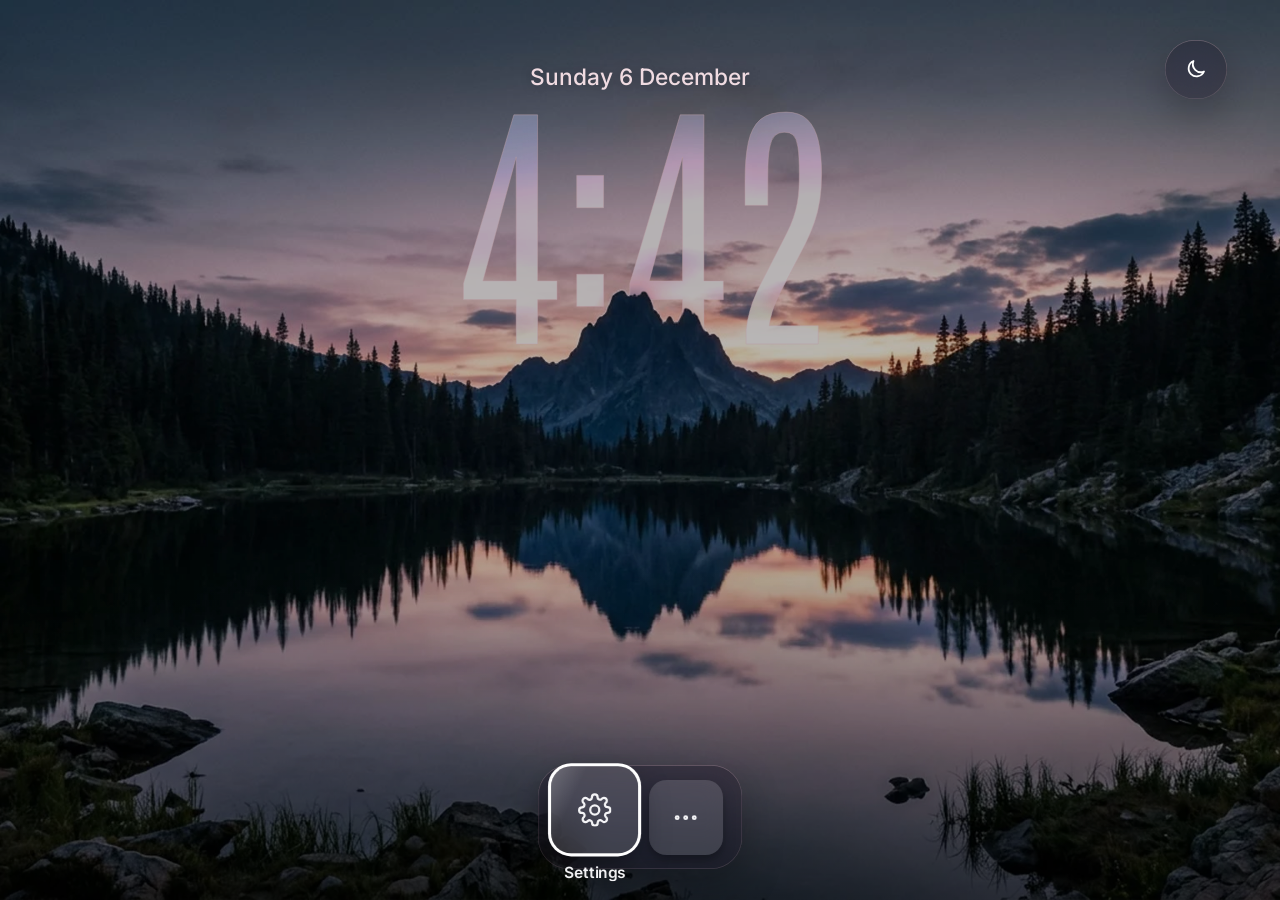
==== tv-home/web/index.html @ 0a7325e8 "Import couch-tv (Seagey/couch-tv, MIT) as the base for Kidstv Co-Authored-By: Claude Opus 5.5 <norep" ====
<!doctype html>
<html lang="en-AU">
<head>
<meta charset="utf-8">
<meta name="viewport" content="width=device-width, initial-scale=1">
<title>Home</title>
<link rel="preload" href="fonts/inter-latin-wght-normal.woff2" as="font" type="font/woff2" crossorigin>
<link rel="stylesheet" href="app.css">
</head>
<body>
<div class="bg" id="bg" aria-hidden="true"></div>
<!-- Night look only: five scenes that take turns (photo, glass clock, the cut-out in front), built by app.js -->
<div class="scenes" id="scenes" aria-hidden="true"></div>
<div class="scrim" aria-hidden="true"></div>

<header class="top">
  <div class="top-left">
    <div class="people-wrap">
      <div class="people" id="people"></div>
      <!-- three or more people: the list the head icon opens -->
      <div class="people-pop" id="people-pop" role="listbox" aria-label="Who is watching"></div>
    </div>
    <div class="hero" id="hero" aria-live="polite">
      <h1 id="hero-title"></h1>
      <p id="hero-sub"></p>
    </div>
  </div>
  <div class="clock">
    <div class="time" id="time"></div>
    <div class="date" id="date"></div>
    <div class="place" id="place"></div>
    <div class="quick" id="quick">
      <!-- the quick buttons from tvs[].quick in config.json, drawn by app.js -->
      <div class="qbtns" id="qbtns"></div>
      <div class="sleep-menu" id="sleep-menu"></div>
    </div>
    <p class="quick-note" id="quick-note"></p>
  </div>
</header>

<main class="home">
  <section class="shelf" id="shelf-section" aria-labelledby="shelf-title">
    <header class="shelf-head">
      <h2 id="shelf-title">Keep watching</h2>
      <p class="status" id="status"></p>
    </header>
    <div class="shelf-track" id="shelf"></div>
  </section>

  <section class="apps" id="apps-section" aria-label="Apps">
    <p class="hint" id="hint" aria-live="polite"></p>
    <div class="grid" id="grid"></div>
  </section>
</main>

<!-- the gear tile's menu (Home settings or TV settings), drawn by app.js -->
<div class="gear-pop" id="gear-pop" role="menu"></div>

<!-- Home settings: couch-tv's own settings screen, drawn by app.js ("home settings") -->
<div class="settings" id="settings" role="dialog" aria-modal="true" aria-label="Home settings">
  <div class="set-side">
    <h1 class="set-title" id="set-title"></h1>
    <div class="set-secs" id="set-secs"></div>
  </div>
  <div class="set-main">
    <p class="set-crumb" id="set-crumb"></p>
    <h2 class="set-head" id="set-head"></h2>
    <div class="set-type" id="set-type">
      <label class="set-type-label" id="set-type-label" for="set-input"></label>
      <input id="set-input" type="text" autocomplete="off" autocorrect="off" spellcheck="false">
    </div>
    <div class="set-rows" id="set-rows"></div>
    <p class="set-msg" id="set-msg" aria-live="polite"></p>
    <p class="set-hint" id="set-hint"></p>
  </div>
</div>

<!-- Smart home (optional): the rooms and scenes screen, drawn by smarthome.js -->
<div class="smart" id="smart" role="dialog" aria-modal="true" aria-label="Smart home"></div>

<script src="i18n.js"></script>
<script src="config.js"></script>
<script src="smarthome.js"></script>
<script src="app.js"></script>
</body>
</html>
---- tv-home/web/app.css ----
/* TV home, tvOS style. Designed at 1920x1080; 1rem = 16px at that width, so it scales with the
   TV's real CSS viewport (this TV's WebView reports 960x540 at 2x).
   Apple's tvOS numbers: safe area 60 top and bottom, 80 at the sides; 40 between tiles;
   text 29 by default and never under 23. */

@font-face {
  font-family: "Inter"; font-weight: 100 900; font-display: block;
  src: url(fonts/inter-latin-wght-normal.woff2) format("woff2");
}

:root {
  --bg: #0b0b0e;
  --bg-2: #060608;
  --text: #f5f5f7;
  --text-2: rgba(245, 245, 247, 0.62);
  --text-3: rgba(245, 245, 247, 0.42);
  --tile: #1c1c21;
  --warn: #ff9f8a;

  --safe-x: 5rem;        /* 80 */
  --safe-y: 3.75rem;     /* 60 */
  --gap: 2.5rem;         /* 40 */

  --shelf-w: 20rem;      /* 320: Apple's five-column width */
  --shelf-h: 11.25rem;   /* 16:9 */
  --app-w: 11.5rem;      /* 184: Apple's eight-column width */
  --app-h: 6.5rem;       /* 16:9, the shape of an Android TV banner */
  --app-row-gap: 3.5rem;

  --ease: cubic-bezier(0.2, 0.8, 0.2, 1);
}

* { box-sizing: border-box; margin: 0; }
html { font-size: calc(100vw / 120); background: var(--bg); color: var(--text); }
body {
  width: 100vw; height: 100vh; overflow: hidden;
  background: var(--bg);
  font-family: "Inter", system-ui, sans-serif; font-weight: 450;
  -webkit-font-smoothing: antialiased; letter-spacing: -0.005em;
  cursor: none; user-select: none; -webkit-user-select: none;
}

/* ---------- the photo: full screen, drifting slowly, one place at a time ---------- */
.bg { position: fixed; top: 0; right: 0; bottom: 0; left: 0; overflow: hidden; background: var(--bg); }
.bg img {
  position: absolute; top: 0; right: 0; bottom: 0; left: 0; width: 100%; height: 100%; object-fit: cover;
  opacity: 0; transition: opacity 1600ms ease-in-out;
}
.bg img.on { opacity: 1; animation: drift 70s ease-in-out infinite alternate; }
.bg img.show { animation: none; }
@keyframes drift { from { transform: scale(1.02) translate(0, 0); } to { transform: scale(1.1) translate(-1.5%, -1%); } }
.night .bg img { filter: brightness(0.72); }
/* darker at the top for the clock, much darker at the bottom for the apps */
.scrim {
  position: fixed; top: 0; right: 0; bottom: 0; left: 0; pointer-events: none;
  background:
    linear-gradient(180deg, rgba(0, 0, 0, 0.5) 0%, rgba(0, 0, 0, 0) 26%),
    linear-gradient(180deg, rgba(0, 0, 0, 0) 32%, rgba(0, 0, 0, 0.5) 55%, rgba(0, 0, 0, 0.86) 100%);
}

/* ---------- clock, and the focused show's title ---------- */
.top {
  position: fixed; top: var(--safe-y); left: var(--safe-x); right: var(--safe-x); z-index: 2;
  display: flex; justify-content: space-between; align-items: flex-start;
  text-shadow: 0 0.125rem 1.5rem rgba(0, 0, 0, 0.35);
}
.clock { text-align: right; }
.time { font-size: 7rem; line-height: 7rem; font-weight: 250; letter-spacing: -0.035em; font-variant-numeric: tabular-nums; }
.time small { font-size: 2.25rem; font-weight: 400; letter-spacing: 0; margin-left: 0.5rem; }
.date { margin-top: 0.75rem; font-size: 1.875rem; line-height: 2.25rem; font-weight: 550; }
.place { margin-top: 0.625rem; font-size: 1.4375rem; line-height: 1.875rem; color: rgba(255, 255, 255, 0.66); }
/* quick buttons under the clock, like Apple TV's Control Centre */
.quick { position: relative; display: flex; gap: 0.75rem; justify-content: flex-end; margin-top: 1.25rem; text-shadow: none; }
.qbtns { display: flex; gap: 0.75rem; justify-content: flex-end; }
.quick.none { display: none; }
.qbtn {
  display: flex; align-items: center; gap: 0.625rem; padding: 0.5rem 1.25rem 0.5rem 1rem; border-radius: 2rem;
  font-size: 1.4375rem; line-height: 2rem; font-weight: 600; color: #fff;
  background: rgba(16, 16, 20, 0.46); -webkit-backdrop-filter: blur(1.25rem); backdrop-filter: blur(1.25rem);
  transition: background 200ms var(--ease), color 200ms var(--ease), transform 200ms var(--ease);
}
.qbtn svg { width: 1.5rem; height: 1.5rem; fill: none; stroke: currentColor; stroke-width: 1.8; stroke-linejoin: round; }
.qbtn svg .fill { fill: currentColor; stroke: none; }
.qbtn.set { background: rgba(16, 16, 20, 0.66); box-shadow: inset 0 0 0 0.125rem rgba(255, 255, 255, 0.5); }
.qbtn.off { color: rgba(255, 255, 255, 0.55); }
.qbtn.focus { background: #fff; color: #111; transform: scale(1.08); box-shadow: 0 0.5rem 1.25rem rgba(0, 0, 0, 0.35); }
.sleep-menu {
  display: none; position: absolute; right: 0; top: calc(100% + 0.75rem); gap: 0.5rem; padding: 0.5rem;
  border-radius: 2rem; background: rgba(28, 28, 32, 0.72); -webkit-backdrop-filter: blur(1.5rem); backdrop-filter: blur(1.5rem);
  box-shadow: 0 1rem 2.5rem rgba(0, 0, 0, 0.45); text-shadow: none;
}
.sleep-menu.on { display: flex; }
.sleep-menu .opt { white-space: nowrap; padding: 0 1.25rem; border-radius: 1.5rem; font-size: 1.4375rem; line-height: 2.75rem; font-weight: 600; color: rgba(255, 255, 255, 0.85); transition: transform 200ms var(--ease); }
.sleep-menu .opt.focus { background: #fff; color: #111; transform: scale(1.08); }
.quick-note { margin-top: 0.5rem; font-size: 1.4375rem; color: var(--warn); min-height: 1.875rem; }

.hero { max-width: 62rem; opacity: 0; transform: translateY(0.5rem); transition: opacity 400ms var(--ease), transform 400ms var(--ease); }
.hero.on { opacity: 1; transform: none; }
.hero h1 { font-size: 3.75rem; line-height: 4.25rem; font-weight: 700; letter-spacing: -0.025em; }
.hero p { margin-top: 0.75rem; font-size: 1.8125rem; line-height: 2.25rem; color: rgba(255, 255, 255, 0.8); }

.home { position: relative; z-index: 1; height: 100vh; }

/* ---------- Keep watching ---------- */
.shelf-head { display: flex; align-items: baseline; justify-content: space-between; height: 2.25rem; margin-bottom: 1.25rem; }
.shelf-head h2 { font-size: 1.875rem; line-height: 2.25rem; font-weight: 620; color: rgba(255, 255, 255, 0.82); letter-spacing: -0.01em; text-shadow: 0 0.125rem 1rem rgba(0, 0, 0, 0.4); }
.status { font-size: 1.4375rem; color: var(--warn); }
/* whose shows: one tab per person, like Apple TV's tab bar */
.shelf-head { justify-content: flex-start; gap: 1.5rem; align-items: center; height: 3rem; }
/* top left, the show title sits under it */
.top-left { display: flex; flex-direction: column; align-items: flex-start; gap: 1.5rem; }
.people.empty, .people.none { display: none; }
.people { display: flex; width: max-content; text-shadow: none; gap: 0.5rem; padding: 0.375rem; border-radius: 2rem; background: rgba(255, 255, 255, 0.12); }
.person {
  font-size: 1.4375rem; line-height: 2.25rem; font-weight: 600; padding: 0 1.25rem; border-radius: 1.5rem;
  color: rgba(255, 255, 255, 0.78); transition: background 200ms var(--ease), color 200ms var(--ease), transform 200ms var(--ease);
}
.person.on { background: #fff; color: #111; }
.person.focus { transform: scale(1.08); box-shadow: 0 0 0 0.1875rem #fff, 0 0.5rem 1.25rem rgba(0, 0, 0, 0.35); }
.person.focus:not(.on) { background: rgba(255, 255, 255, 0.16); color: #fff; }
.shelf-none { font-size: 1.8125rem; line-height: var(--shelf-h); color: rgba(255, 255, 255, 0.7); text-shadow: 0 0.125rem 1rem rgba(0, 0, 0, 0.4); }
.shelf-head .status { margin-left: auto; padding-right: var(--safe-x); }

.shelf { position: absolute; left: var(--safe-x); right: 0; top: 19.25rem; }
.shelf.empty { display: none; }
.shelf-head { padding-right: var(--safe-x); }
.shelf-track { display: flex; gap: var(--gap); transition: transform 280ms var(--ease); }
.shelf-empty {
  max-width: 44rem; padding-top: 0.5rem;
  font-size: 1.8125rem; line-height: 2.5rem; color: var(--text-3); font-weight: 450;
}

/* ---------- tiles and the tvOS focus effect ---------- */
.tile { position: relative; flex: none; transition: transform 240ms var(--ease); }
.face {
  position: relative; width: 100%; height: 100%; overflow: hidden; background: var(--tile);
  box-shadow: 0 0.5rem 1rem rgba(0, 0, 0, 0.35);
  transition: box-shadow 240ms var(--ease);
}
.face img { display: block; width: 100%; height: 100%; object-fit: cover; }
/* the light that slides across a focused tile */
.face::after {
  content: ""; position: absolute; top: 0; right: 0; bottom: 0; left: 0; opacity: 0; pointer-events: none;
  background: linear-gradient(115deg, rgba(255, 255, 255, 0) 35%, rgba(255, 255, 255, 0.2) 50%, rgba(255, 255, 255, 0) 65%);
  background-size: 250% 100%; background-position: 100% 0;
  transition: opacity 240ms var(--ease);
}
.tile.focus { z-index: 2; }
.tile.focus .face {
  box-shadow: 0 1.75rem 3rem rgba(0, 0, 0, 0.6), 0 0 0 0.0625rem rgba(255, 255, 255, 0.12);
  animation: sway 6s ease-in-out infinite alternate;
}
.tile.focus .face::after { opacity: 1; animation: glint 6s ease-in-out infinite alternate; }
@keyframes sway {
  from { transform: perspective(60rem) rotateX(1.2deg) rotateY(-1.8deg); }
  to { transform: perspective(60rem) rotateX(-1.2deg) rotateY(1.8deg); }
}
@keyframes glint { from { background-position: 100% 0; } to { background-position: 0% 0; } }

/* Keep watching tile */
.show { width: var(--shelf-w); height: var(--shelf-h); }
.show .face { border-radius: 0.875rem; }
.show.focus { transform: scale(1.07); }
.show .badge {
  position: absolute; left: 1rem; bottom: 1.25rem; width: 3rem; height: 3rem; border-radius: 0.75rem;
  overflow: hidden; box-shadow: 0 0.25rem 0.75rem rgba(0, 0, 0, 0.45);
}
.show .badge img { width: 100%; height: 100%; object-fit: cover; }
.show .bar { position: absolute; left: 0; right: 0; bottom: 0; height: 0.375rem; background: rgba(0, 0, 0, 0.45); }
.show .bar i { display: block; height: 100%; background: var(--text); }
.show .no-art {
  position: absolute; top: 0; right: 0; bottom: 0; left: 0; display: flex; align-items: center; justify-content: center; padding: 1.5rem;
  font-size: 2.25rem; font-weight: 650; text-align: center; color: var(--text-2);
}
.caption {
  position: absolute; left: 0; right: 0; top: calc(100% + 1.25rem); opacity: 0;
  transition: opacity 200ms var(--ease); white-space: nowrap; overflow: hidden; text-overflow: ellipsis;
}
/* the focused show's title is shown large at the top instead */
.show .caption { display: none; }
.caption b { display: block; font-size: 1.8125rem; line-height: 2.25rem; font-weight: 620; color: var(--text); overflow: hidden; text-overflow: ellipsis; }
.caption span { display: block; font-size: 1.4375rem; line-height: 1.875rem; color: var(--text-2); }

/* ---------- apps ---------- */
.apps { position: absolute; left: var(--safe-x); right: var(--safe-x); top: 37.5rem; }
.grid {
  display: grid; grid-template-columns: repeat(8, var(--app-w)); grid-auto-rows: var(--app-h);
  column-gap: var(--gap); row-gap: var(--app-row-gap);
}
.app { width: var(--app-w); height: var(--app-h); }
.app .face { border-radius: 0.625rem; }
.app.focus { transform: scale(1.16); }
.app .label {
  position: absolute; left: -2rem; right: -2rem; top: calc(100% + 0.625rem); text-align: center;
  font-size: 1.25rem; line-height: 1.5rem; font-weight: 600; color: var(--text); opacity: 0;
  transition: opacity 200ms var(--ease); white-space: nowrap; overflow: hidden; text-overflow: ellipsis;
}
.app.focus .label { opacity: 1; }
/* apps without a TV banner: their icon on a soft tile */
.app .face.icon { display: flex; align-items: center; justify-content: center; }
.app .face.icon img { width: 3.75rem; height: 3.75rem; border-radius: 0.875rem; object-fit: cover; }
.app .face.word { display: flex; align-items: center; justify-content: center; font-size: 1.5rem; font-weight: 650; color: #fff; padding: 0 1rem; text-align: center; }
/* the house's own tiles: computer screen, settings */
.app .face.tool {
  background: linear-gradient(160deg, #2c2c33 0%, #1a1a1f 100%);
  display: flex; align-items: center; justify-content: center;
}
.app .face.tool svg { width: 2.75rem; height: 2.75rem; stroke: var(--text); stroke-width: 1.6; fill: none; stroke-linecap: round; stroke-linejoin: round; }
.app.busy .face { animation: none; opacity: 0.6; }

@media (prefers-reduced-motion: reduce) {
  .tile.focus .face, .tile.focus .face::after { animation: none; }
  .tile, .shelf-track, .bg img, .hero { transition: none; }
  .bg img.on { animation: none; }
}

/* ================= Night: the living room's lock screen look =================
   Only applies with html.theme-night. 
   Layers: photo, glass clock, the peak cut out of the photo, scrim, then everything else. */
@font-face {
  font-family: "Antonio"; font-weight: 300; font-display: block;
  src: url(fonts/antonio-latin-300.woff2) format("woff2");
}
/* Five scenes take turns every 20 s. Each scene is its own photo, glass
   clock and cut-out; only the one showing and the one coming next are drawn (.ready), to save memory. */
.scenes { display: none; }
.theme-night .scenes { display: block; position: fixed; top: 0; right: 0; bottom: 0; left: 0; pointer-events: none; }
.theme-night .bg { display: none; }
.scene { position: absolute; top: 0; right: 0; bottom: 0; left: 0; display: none; opacity: 0; transition: opacity 1600ms ease-in-out; }
.scene.ready { display: block; }
.scene.on { opacity: 1; }
.scene .sbg, .scene .fg { position: absolute; top: 0; right: 0; bottom: 0; left: 0; width: 100%; height: 100%; object-fit: cover; }
.scene .shade { position: absolute; top: 0; right: 0; bottom: 0; left: 0; }
.gclock {
  position: absolute; left: 0; right: 0; top: 9.375rem; text-align: center; white-space: nowrap;
  font-family: "Antonio", "Arial Narrow", sans-serif; font-weight: 300; font-size: 25rem; line-height: 0.82; letter-spacing: -0.02em;
  filter: drop-shadow(0 0.375rem 1.75rem rgba(0, 0, 0, 0.16));
}
.gclock .fill {
  display: block; padding: 0.2em 0; margin: -0.2em 0; color: transparent;
  -webkit-background-clip: text; background-clip: text; background-size: 100vw 100vh; background-repeat: no-repeat;
}
.gclock .rim { position: absolute; top: 0; right: 0; bottom: 0; left: 0; color: rgba(255, 255, 255, 0.1); -webkit-text-stroke: 0.09rem rgba(255, 255, 255, 0.55); }
.gclock .sheen {
  position: absolute; top: 0; right: 0; bottom: 0; left: 0; color: transparent; -webkit-background-clip: text; background-clip: text;
  background-image: linear-gradient(160deg, rgba(255, 255, 255, 0.55) 0%, rgba(255, 255, 255, 0) 38%, rgba(255, 255, 255, 0) 70%, rgba(255, 255, 255, 0.22) 100%);
}
/* after 9 pm everything dims a little */
.night .scene .sbg, .night .scene .fg, .night .scene .gclock { filter: brightness(0.72); }
.theme-night .scrim { background: linear-gradient(180deg, rgba(0, 0, 0, 0) 60%, rgba(0, 0, 0, 0.5) 100%); }

/* 4 Night: the clock behind the peak, pink glass */
.s-night .sbg, .s-night .fg { filter: brightness(0.86); }
.s-night .gclock .fill { filter: brightness(1.15) saturate(1.2); opacity: 0.9; }
.s-night .gclock .rim { color: rgba(255, 200, 215, 0.06); -webkit-text-stroke-color: rgba(255, 215, 225, 0.5); }
/* 1 Golden hour: a little smaller, low enough for the volcano's tip to rise into the digits */
.s-golden .gclock { top: 9.5rem; font-size: 24.375rem; }
/* 2 Waterline: the clock sits on the water (app.js water: the underside of the surface); the part
   under it is blurred like a reflection */
.s-water .shade { background: linear-gradient(180deg, rgba(0, 12, 24, 0.42) 0%, rgba(0, 12, 24, 0.12) 40%, rgba(0, 0, 0, 0) 52%, rgba(0, 20, 40, 0.5) 100%); }
.s-water .gclock { top: 16.75rem; font-size: 26.25rem; filter: drop-shadow(0 0.5rem 1.875rem rgba(0, 20, 40, 0.35)); }
.s-water .gclock.under { filter: blur(0.1375rem); opacity: 0.78; transform: translateX(0.3125rem); }
.s-water .gclock.under .fill { filter: hue-rotate(-8deg) saturate(1.4); }
.s-water .gclock.under .rim { -webkit-text-stroke-color: rgba(170, 240, 255, 0.5); }
/* 3 Fog: a big dark clock on the left, sinking into the misty hills */
.s-fog .gclock { left: 6rem; right: auto; top: 10.75rem; font-size: 29.375rem; text-align: left; filter: none; }
.s-fog .gclock .fill { filter: brightness(0.46) saturate(0.8) contrast(1.1); opacity: 0.8; }
.s-fog .gclock .rim { color: transparent; -webkit-text-stroke-color: rgba(255, 255, 255, 0.6); }
.s-fog .gclock .sheen { display: none; }
/* 5 Rainforest dawn: warm light at the top, the clock low enough for the ridges to cross it */
.s-dawn .shade { background: linear-gradient(180deg, rgba(50, 28, 12, 0.42) 0%, rgba(50, 28, 12, 0) 55%); }
.s-dawn .gclock { top: 14.375rem; filter: drop-shadow(0 0.5rem 2.125rem rgba(60, 30, 10, 0.3)); }

/* glass, as on the lock screen */
.theme-night .people, .theme-night .qbtn, .theme-night .grid, .theme-night .ncard {
  background: rgba(30, 20, 28, 0.32); -webkit-backdrop-filter: blur(1.75rem) saturate(170%); backdrop-filter: blur(1.75rem) saturate(170%);
  box-shadow: inset 0 0 0 0.0625rem rgba(255, 210, 220, 0.16), inset 0 0.0625rem 0 rgba(255, 220, 230, 0.14), 0 1.5rem 3.75rem rgba(0, 0, 0, 0.28);
}
.theme-night .hero, .theme-night .time, .theme-night .place { display: none; }
.theme-night .date {
  position: fixed; left: 0; right: 0; top: 6rem; margin: 0; text-align: center;
  font-size: 2.125rem; line-height: 2.5rem; font-weight: 500; color: #fff;
  text-shadow: 0 0.125rem 1.125rem rgba(0, 0, 0, 0.25); transition: opacity 600ms ease-in-out;
}
.theme-night .date .wx { color: rgba(255, 255, 255, 0.78); font-weight: 400; }
.theme-night .date { white-space: nowrap; }
/* fitDate() in app.js: not enough room between the people switch and the quick buttons */
.theme-night .date.tight .ww, .theme-night .date.tighter .wx { display: none; }
/* the date sits just above each scene's clock; it fades out while the scenes swap */
.theme-night .date.swap { opacity: 0; }
.scene-night .date { color: rgba(255, 232, 238, 0.92); }
.scene-night .date .wx { color: rgba(255, 232, 238, 0.78); }
.scene-golden .date { top: 6.625rem; }
.scene-water .date { top: 13.5rem; }
.scene-dawn .date { top: 11rem; }
.scene-fog .date { left: 6.5rem; right: auto; top: 7.25rem; text-align: left; color: #16201d; text-shadow: none; }
.scene-fog .date .wx { color: rgba(22, 32, 29, 0.72); }
.theme-night .date svg { width: 1.875rem; height: 1.875rem; vertical-align: -0.3rem; margin: 0 0.4rem 0 1rem;
  fill: none; stroke: currentColor; stroke-width: 1.7; stroke-linecap: round; stroke-linejoin: round; }
.theme-night .quick { margin-top: 0; }
/* the saved copy, computer off: app.js leaves out the quick buttons that need the bridge */
/* sleep timer: a round glass button; its label shows only while a timer runs */
.theme-night .qbtn { min-width: 5.5rem; height: 5.5rem; justify-content: center; padding: 0 1.75rem; border-radius: 2.75rem; }
.theme-night .qbtn svg { width: 2.25rem; height: 2.25rem; }
.theme-night .qbtn span { display: none; }
.theme-night .qbtn.set span { display: inline; }
/* the picture button always says which mode the TV is in */
.theme-night #q-picture span { display: inline; }
.theme-night .qbtn.focus { background: #fff; color: #111; }

/* Keep watching: three glass cards */
.theme-night .shelf { top: 40rem; left: var(--safe-x); right: var(--safe-x); }
.theme-night .shelf-head { height: 2.25rem; margin-bottom: 1rem; }
.theme-night .shelf-head h2 { font-size: 1.5625rem; font-weight: 600; color: rgba(255, 255, 255, 0.78); }
.theme-night .shelf-track { gap: 1.375rem; }
.ncard { display: flex; align-items: center; gap: 1.25rem; width: 32.5rem; padding: 1rem; border-radius: 1.875rem; transition: transform 240ms var(--ease), box-shadow 240ms var(--ease); }
.ncard .thumb { width: 10.5rem; height: 5.9375rem; flex: none; border-radius: 1rem; object-fit: cover; background: rgba(255, 255, 255, 0.08); }
.ncard .t { min-width: 0; flex: 1; }
.ncard .nap { display: flex; align-items: center; gap: 0.625rem; font-size: 1.1875rem; line-height: 1.5rem; font-weight: 500; letter-spacing: 0.06em; text-transform: uppercase; color: rgba(255, 255, 255, 0.58); white-space: nowrap; overflow: hidden; }
.ncard .nap img { width: 1.625rem; height: 1.625rem; border-radius: 0.4375rem; object-fit: cover; }
.ncard b { display: block; margin-top: 0.375rem; font-size: 1.8125rem; line-height: 2.25rem; font-weight: 600; white-space: nowrap; overflow: hidden; text-overflow: ellipsis; }
.ncard i { display: block; font-style: normal; font-size: 1.3125rem; line-height: 1.75rem; color: rgba(255, 255, 255, 0.78); }
.ncard .nbar { display: block; height: 0.3125rem; margin-top: 0.625rem; border-radius: 0.2rem; background: rgba(255, 255, 255, 0.25); overflow: hidden; }
.ncard .nbar i { height: 100%; background: #fff; }
.ncard.focus { transform: scale(1.05); box-shadow: 0 0 0 0.1875rem #fff, 0 1.25rem 2.5rem rgba(0, 0, 0, 0.45); }

/* the dock */
.theme-night .apps { top: auto; bottom: 2.875rem; left: 50%; right: auto; transform: translateX(-50%); }
.theme-night .grid {
  grid-template-columns: repeat(12, 7rem); grid-auto-rows: 7rem; column-gap: 1.625rem; row-gap: 3rem;
  padding: 1.375rem 1.75rem; border-radius: 2.875rem;
}
.theme-night .app { width: 7rem; height: 7rem; }
.theme-night .app .face { border-radius: 1.625rem; }
.theme-night .app:not(.focus) .face img { filter: brightness(0.82); }
.theme-night .app.focus { transform: scale(1.16) translateY(-0.625rem); }
.theme-night .app.focus .face { box-shadow: 0 0 0 0.25rem #fff, 0 1.125rem 2.5rem rgba(0, 0, 0, 0.4); }
.theme-night .app .face.tool { background: rgba(255, 255, 255, 0.14); }
.theme-night .app .face.word { font-size: 1.125rem; padding: 0 0.5rem; background: #2a2a30; }
.theme-night .app .label { top: calc(100% + 0.75rem); }
/* More apps: the dock grows into a full list and the cards step aside */
.theme-night.expanded .shelf { display: none; }

@media (prefers-reduced-motion: reduce) {
  .ncard { transition: none; }
}

/* ================= people: a head icon and its list, for three or more ================= */
.sr { position: absolute; width: 1px; height: 1px; overflow: hidden; clip: rect(0 0 0 0); white-space: nowrap; }
.people-wrap { position: relative; }
.avatar {
  display: flex; align-items: center; justify-content: center; flex: none; width: 2.25rem; height: 2.25rem; border-radius: 50%;
  font-size: 1.25rem; line-height: 1; font-weight: 700; color: #fff; text-shadow: 0 0.0625rem 0.25rem rgba(0, 0, 0, 0.25);
  box-shadow: inset 0 0 0 0.0625rem rgba(255, 255, 255, 0.28);
}
.people.head { padding: 0.375rem; border-radius: 50%; transition: transform 200ms var(--ease), box-shadow 200ms var(--ease); }
.people.head .avatar { width: 4.75rem; height: 4.75rem; font-size: 2.125rem; }
.theme-night .people.head.focus, .people.head.focus { transform: scale(1.08); box-shadow: 0 0 0 0.1875rem #fff, 0 0.75rem 1.75rem rgba(0, 0, 0, 0.4); }
.people-pop {
  display: none; position: absolute; left: 0; top: calc(100% + 1rem); z-index: 5; min-width: 24rem; padding: 0.625rem;
  border-radius: 2rem; background: rgba(28, 24, 30, 0.62); -webkit-backdrop-filter: blur(1.75rem) saturate(170%); backdrop-filter: blur(1.75rem) saturate(170%);
  box-shadow: inset 0 0 0 0.0625rem rgba(255, 220, 230, 0.16), 0 1.5rem 3.75rem rgba(0, 0, 0, 0.45); text-shadow: none;
}
.people-pop.on { display: block; }
.plist { display: flex; flex-direction: column; gap: 0.25rem; }
.prow {
  display: flex; align-items: center; gap: 1rem; padding: 0.5rem 1.25rem 0.5rem 0.5rem; border-radius: 1.5rem;
  font-size: 1.6875rem; line-height: 2.25rem; color: rgba(255, 255, 255, 0.88);
  transition: transform 200ms var(--ease), background 200ms var(--ease), box-shadow 200ms var(--ease);
}
.prow .avatar { width: 3rem; height: 3rem; font-size: 1.375rem; }
.prow b { flex: 1; min-width: 0; font-weight: 600; white-space: nowrap; overflow: hidden; text-overflow: ellipsis; }
.pmark { display: flex; font-style: normal; }
.pmark svg { width: 1.75rem; height: 1.75rem; fill: none; stroke: currentColor; stroke-width: 2.2; stroke-linecap: round; stroke-linejoin: round; }
.prow.focus { background: #fff; color: #111; transform: scale(1.04); }
.prow.lifted { transform: scale(1.07) translateX(0.5rem); box-shadow: 0 1rem 2rem rgba(0, 0, 0, 0.4); animation: wiggle 0.32s ease-in-out infinite alternate; }
.phint { margin: 0.625rem 0.75rem 0.25rem; font-size: 1.1875rem; line-height: 1.5rem; font-weight: 500; color: rgba(255, 255, 255, 0.62); }

/* ================= moving apps with the TV remote, and new apps ================= */
@keyframes wiggle { from { rotate: -2deg; } to { rotate: 2deg; } }
.app .dot {
  position: absolute; top: -0.375rem; right: -0.375rem; z-index: 2; width: 1.125rem; height: 1.125rem; border-radius: 50%;
  background: #0a84ff; box-shadow: 0 0 0 0.1875rem rgba(0, 0, 0, 0.3);
}
.theme-night .app.lifted, .theme-night .app.lifted.focus { z-index: 3; transform: scale(1.2) translateY(-1.5rem); }
.theme-night .app.lifted .face { animation: wiggle 0.32s ease-in-out infinite alternate; box-shadow: 0 0 0 0.25rem #fff, 0 1.75rem 3rem rgba(0, 0, 0, 0.55); }
.theme-night .app.lifted .face img { filter: none; }
.theme-night.lifting .app:not(.lifted) .face { opacity: 0.7; }
/* while an app is moved (or a hint shows over the dock) the cards step aside, so the hint has the space */
.theme-night .shelf { transition: opacity 240ms var(--ease); }
.theme-night.lifting .shelf, .theme-night.hinting .shelf { opacity: 0; }
.hint { display: none; }
.theme-night .hint.on {
  display: block; position: absolute; left: 50%; bottom: calc(100% + 2.5rem); transform: translateX(-50%); white-space: nowrap;
  padding: 0.625rem 1.5rem; border-radius: 2rem; font-size: 1.4375rem; line-height: 2rem; font-weight: 600; color: #fff;
  background: rgba(30, 20, 28, 0.42); -webkit-backdrop-filter: blur(1.75rem) saturate(170%); backdrop-filter: blur(1.75rem) saturate(170%);
  box-shadow: inset 0 0 0 0.0625rem rgba(255, 210, 220, 0.16), 0 1rem 2.5rem rgba(0, 0, 0, 0.28);
}
@media (prefers-reduced-motion: reduce) {
  .prow.lifted, .theme-night .app.lifted .face { animation: none; }
}

/* ================= the household's own photos as scenes (Home settings, Your photos) =================
   No cut-out and no glass copy: the clock's fill is the photo itself, lifted a little so it reads. */
.s-own .shade { background: linear-gradient(180deg, rgba(0, 0, 0, 0.3) 0%, rgba(0, 0, 0, 0) 45%); }
.s-own .gclock .fill { filter: brightness(1.4) saturate(1.15); opacity: 0.88; }
.s-own .gclock .rim { -webkit-text-stroke-color: rgba(255, 255, 255, 0.7); }

/* ================= your own scenes (home.my_scenes, made with tools/make-scene.py) =================
   app.js sets --my-top and --my-size (the clock's top and font size, from config.json) on the scene
   and on the page, and the classes: x-left or x-right, f-inter, t-dark on the scene; mine-left,
   mine-right, mine-below, mine-inter, mine-dark on the page for the date. Without them it is the built-in look. */
.s-mine .shade { background: linear-gradient(180deg, rgba(0, 0, 0, 0.22) 0%, rgba(0, 0, 0, 0) 40%); }
.s-mine .gclock { top: var(--my-top, 9.375rem); font-size: var(--my-size, 25rem); }
.s-mine.x-left .gclock { left: 6rem; right: auto; text-align: left; }
.s-mine.x-right .gclock { left: auto; right: 6rem; text-align: right; }
.s-mine.f-inter .gclock { font-family: "Inter", sans-serif; font-weight: var(--my-weight, 600); letter-spacing: -0.05em; line-height: 0.8; }
.s-mine.t-dark .gclock { filter: none; }
.s-mine.t-dark .gclock .fill { filter: brightness(0.46) saturate(0.8) contrast(1.1); opacity: 0.8; }
.s-mine.t-dark .gclock .rim { color: transparent; -webkit-text-stroke-color: rgba(255, 255, 255, 0.6); }
.s-mine.t-dark .gclock .sheen { display: none; }
.scene-mine .date { top: calc(var(--my-top, 9.375rem) - 3.375rem); }
/* below: under the digits' ink, which ends 0.92 of the font size down (Antonio), 0.77 (Inter) */
.scene-mine.mine-below .date { top: calc(var(--my-top, 9.375rem) + var(--my-size, 25rem) * 0.92 + 1rem); }
.scene-mine.mine-below.mine-inter .date { top: calc(var(--my-top, 9.375rem) + var(--my-size, 25rem) * 0.77 + 1rem); }
.scene-mine.mine-left .date { left: 6.5rem; right: auto; text-align: left; }
.scene-mine.mine-right .date { left: auto; right: 6.5rem; text-align: right; }
.scene-mine.mine-dark .date { color: #16201d; text-shadow: none; }
.scene-mine.mine-dark .date .wx { color: rgba(22, 32, 29, 0.72); }

/* ================= the gear tile's menu: Home settings or TV settings ================= */
.gear-pop {
  display: none; position: fixed; z-index: 15; width: max-content; max-width: 42rem; padding: 0.625rem;
  border-radius: 2rem; background: rgba(28, 24, 30, 0.74); -webkit-backdrop-filter: blur(1.75rem) saturate(170%); backdrop-filter: blur(1.75rem) saturate(170%);
  box-shadow: inset 0 0 0 0.0625rem rgba(255, 220, 230, 0.16), 0 1.5rem 3.75rem rgba(0, 0, 0, 0.45); text-shadow: none;
}
.gear-pop.on { display: block; }
/* the cards step aside while the menu is open, as they do for the move hint */
.theme-night.gearing .shelf { opacity: 0; }
.grow {
  display: flex; align-items: center; gap: 1.25rem; padding: 0.875rem 1.75rem 0.875rem 0.875rem; border-radius: 1.5rem;
  color: rgba(255, 255, 255, 0.92); transition: transform 200ms var(--ease), background 200ms var(--ease);
}
.grow + .grow { margin-top: 0.25rem; }
.grow i { display: flex; flex: none; align-items: center; justify-content: center; width: 3.5rem; height: 3.5rem; border-radius: 1rem; background: rgba(255, 255, 255, 0.12); }
.grow svg { width: 2rem; height: 2rem; fill: none; stroke: currentColor; stroke-width: 1.7; stroke-linecap: round; stroke-linejoin: round; }
.grow b { display: block; font-size: 1.6875rem; line-height: 2.125rem; font-weight: 620; }
.grow small { display: block; font-size: 1.1875rem; line-height: 1.5rem; color: rgba(255, 255, 255, 0.62); }
.grow.focus { background: #fff; color: #111; transform: scale(1.04); box-shadow: 0 1rem 2rem rgba(0, 0, 0, 0.35); }
.grow.focus i { background: rgba(0, 0, 0, 0.07); }
.grow.focus small { color: rgba(0, 0, 0, 0.6); }

/* ================= Home settings: a tvOS style list, sections left, rows right ================= */
.settings {
  display: none; position: fixed; inset: 0; z-index: 30; grid-template-columns: 36rem minmax(0, 1fr); column-gap: 4rem;
  padding: var(--safe-y) var(--safe-x); text-shadow: none;
  background: rgba(10, 8, 12, 0.8); -webkit-backdrop-filter: blur(2.5rem) saturate(140%); backdrop-filter: blur(2.5rem) saturate(140%);
}
.settings.on { display: grid; }
/* the home underneath stays still while the list is open */
.setting .tile.focus .face, .setting .tile.focus .face::after { animation: none; }
.set-side { display: flex; flex-direction: column; min-height: 0; }
.set-title { margin: 2.25rem 0 2.5rem 1.25rem; font-size: 2.875rem; line-height: 3.75rem; font-weight: 700; letter-spacing: -0.022em; white-space: nowrap; }
.set-secs { display: flex; flex-direction: column; gap: 0.375rem; }
.ssec {
  display: flex; align-items: center; gap: 1.25rem; min-height: 4.75rem; padding: 0.5rem 1.5rem 0.5rem 0.875rem; border-radius: 1.5rem;
  font-size: 1.75rem; line-height: 2.25rem; font-weight: 600; color: rgba(255, 255, 255, 0.76);
  transition: transform 200ms var(--ease), background 200ms var(--ease), box-shadow 200ms var(--ease);
}
.ssec i { display: flex; flex: none; align-items: center; justify-content: center; width: 3.25rem; height: 3.25rem; border-radius: 1rem; background: rgba(255, 255, 255, 0.1); }
.ssec svg { width: 1.875rem; height: 1.875rem; fill: none; stroke: currentColor; stroke-width: 1.7; stroke-linecap: round; stroke-linejoin: round; }
.ssec.on { background: rgba(255, 255, 255, 0.13); color: #fff; }
.ssec.focus { background: #fff; color: #111; transform: scale(1.04); box-shadow: 0 1rem 2.25rem rgba(0, 0, 0, 0.45); }
.ssec.focus i { background: rgba(0, 0, 0, 0.07); }

.set-main { display: flex; flex-direction: column; min-width: 0; min-height: 0; }
.set-crumb { height: 2rem; margin: 0.75rem 0 0 1.75rem; font-size: 1.3125rem; line-height: 2rem; font-weight: 600; color: rgba(255, 255, 255, 0.5); }
.set-head { margin: 0.25rem 0 1.5rem 1.75rem; font-size: 2.375rem; line-height: 3rem; font-weight: 680; letter-spacing: -0.015em; }
.set-rows {
  position: relative; flex: 1; min-height: 0; display: flex; flex-direction: column; gap: 0.5rem;
  margin: -1rem -1.75rem; padding: 1rem 1.75rem 3rem; overflow: hidden; scroll-behavior: smooth;
  /* a long list fades out at its edges instead of being cut */
  -webkit-mask-image: linear-gradient(180deg, transparent 0, #000 1rem, #000 calc(100% - 3rem), transparent 100%);
  mask-image: linear-gradient(180deg, transparent 0, #000 1rem, #000 calc(100% - 3rem), transparent 100%);
}
.srow {
  flex: none; display: flex; align-items: center; gap: 1.25rem; min-height: 4.75rem; padding: 0.75rem 1.75rem; border-radius: 1.5rem;
  background: rgba(255, 255, 255, 0.08); font-size: 1.75rem; line-height: 2.25rem; color: rgba(255, 255, 255, 0.92);
  transition: transform 200ms var(--ease), background 200ms var(--ease), box-shadow 200ms var(--ease);
}
.srow .sl { flex: 1; min-width: 0; }
.srow .sl b { display: block; font-weight: 600; overflow-wrap: anywhere; }
.srow .sl small { display: block; margin-top: 0.125rem; font-size: 1.25rem; line-height: 1.625rem; color: rgba(255, 255, 255, 0.6); }
.srow .sv { flex: none; max-width: 48%; text-align: right; font-weight: 500; color: rgba(255, 255, 255, 0.62); overflow-wrap: anywhere; }
.srow.focus { background: #fff; color: #111; transform: scale(1.02); box-shadow: 0 1.25rem 2.5rem rgba(0, 0, 0, 0.45); }
.srow.focus .sl small, .srow.focus .sv { color: rgba(0, 0, 0, 0.6); }
.srow.k-info { min-height: 0; padding: 0.5rem 1.75rem; background: none; font-size: 1.4375rem; line-height: 1.875rem; color: rgba(255, 255, 255, 0.68); }
.srow.k-info .sl b { font-weight: 500; }
.srow.k-info .sl small { font-size: 1.25rem; }
.srow.danger .sl b { color: #ff7b72; }
.srow.danger.focus .sl b { color: #c4271b; }
.srow.lifted { transform: scale(1.04) translateX(0.75rem); box-shadow: 0 1.25rem 2.5rem rgba(0, 0, 0, 0.5); animation: wiggle 0.32s ease-in-out infinite alternate; }
.shead { flex: none; margin: 1.125rem 0 0.125rem 1.75rem; font-size: 1.25rem; line-height: 1.75rem; font-weight: 650; letter-spacing: 0.06em; text-transform: uppercase; color: rgba(255, 255, 255, 0.5); }
.shead:first-child { margin-top: 0; }
.smark { display: flex; flex: none; font-style: normal; }
.smark svg { width: 1.875rem; height: 1.875rem; fill: none; stroke: currentColor; stroke-width: 2.2; stroke-linecap: round; stroke-linejoin: round; }
.smark.dim { opacity: 0.45; }
.sbox { display: flex; flex: none; align-items: center; justify-content: center; width: 2.25rem; height: 2.25rem; border-radius: 50%; box-shadow: inset 0 0 0 0.1875rem rgba(255, 255, 255, 0.42); }
.sbox.on { background: #30d158; box-shadow: none; color: #fff; }
.sbox svg { width: 1.375rem; height: 1.375rem; fill: none; stroke: currentColor; stroke-width: 2.8; stroke-linecap: round; stroke-linejoin: round; }
.srow.focus .sbox:not(.on) { box-shadow: inset 0 0 0 0.1875rem rgba(0, 0, 0, 0.32); }
.sicon { flex: none; width: 3rem; height: 3rem; border-radius: 0.75rem; object-fit: cover; }
.sicon.none { display: flex; align-items: center; justify-content: center; background: rgba(255, 255, 255, 0.14); font-size: 1.375rem; font-weight: 700; }
.sicon.none svg { width: 1.75rem; height: 1.75rem; fill: none; stroke: currentColor; stroke-width: 1.7; stroke-linecap: round; stroke-linejoin: round; }
.srow.focus .sicon.none { background: rgba(0, 0, 0, 0.08); }
.sthumb { flex: none; width: 5.5rem; height: 3.125rem; border-radius: 0.625rem; object-fit: cover; background: rgba(255, 255, 255, 0.08); }
.srow .avatar { width: 3rem; height: 3rem; font-size: 1.375rem; }
/* the text box for a place, a name or a photo's address */
.set-type { display: none; flex: none; margin: 0 0 1.25rem; padding: 0.875rem 1.75rem 1rem; border-radius: 1.5rem; background: rgba(255, 255, 255, 0.12); box-shadow: inset 0 0 0 0.1875rem #fff; }
.set-type.on { display: block; }
.set-type-label { display: block; margin-bottom: 0.25rem; font-size: 1.3125rem; line-height: 1.75rem; font-weight: 600; color: rgba(255, 255, 255, 0.7); }
.set-type input {
  width: 100%; padding: 0; border: 0; outline: 0; background: transparent; color: #fff; caret-color: #0a84ff;
  font: inherit; font-size: 2.25rem; line-height: 3rem; font-weight: 500; user-select: text; -webkit-user-select: text;
}
.set-msg { flex: none; min-height: 2rem; margin: 1.5rem 0 0 1.75rem; font-size: 1.4375rem; line-height: 2rem; font-weight: 550; color: #8fd3ff; }
.set-hint { flex: none; margin: 0.25rem 0 0 1.75rem; font-size: 1.25rem; line-height: 1.75rem; color: rgba(255, 255, 255, 0.5); }
@media (prefers-reduced-motion: reduce) {
  .srow, .ssec, .grow { transition: none; }
  .srow.lifted { animation: none; }
  .set-rows { scroll-behavior: auto; }
}

/* ================= Smart home (optional): rooms and scenes through Home Assistant =================
   Only drawn when config.json has a home_assistant section (smarthome.js). Rooms are cards with a
   dial; their four buttons (cooler, warmer, on or off, mode) and the scenes take the remote. */
.smart {
  display: none; position: fixed; inset: 0; z-index: 30; flex-direction: column;
  padding: var(--safe-y) var(--safe-x); text-shadow: none;
  background: rgba(10, 8, 12, 0.8); -webkit-backdrop-filter: blur(2.5rem) saturate(140%); backdrop-filter: blur(2.5rem) saturate(140%);
}
.smart.on { display: flex; }
.smarting .tile.focus .face, .smarting .tile.focus .face::after { animation: none; }
.sh-title { margin: 2.25rem 0 1.75rem 0.25rem; font-size: 2.875rem; line-height: 3.75rem; font-weight: 700; letter-spacing: -0.022em; }
.sh-head { margin: 0 0 1rem 0.25rem; font-size: 1.25rem; line-height: 1.75rem; font-weight: 650; letter-spacing: 0.06em; text-transform: uppercase; color: rgba(255, 255, 255, 0.5); }
.sh-note { margin: -0.25rem 0 1.25rem 0.25rem; font-size: 1.5rem; line-height: 2.125rem; color: var(--text-2); }
.sh-note.warn { color: var(--warn); }
.sh-view { overflow: hidden; margin: -1rem -1rem 1.75rem; padding: 1rem; }
.sh-rooms { display: flex; gap: 2rem; transition: transform 300ms var(--ease); }
.sh-room {
  flex: 0 0 25.5rem; padding: 1.75rem 1.75rem 1.5rem; border-radius: 2rem; background: rgba(255, 255, 255, 0.08);
  box-shadow: inset 0 0 0 0.0625rem rgba(255, 255, 255, 0.1); transition: background 200ms var(--ease), transform 200ms var(--ease);
}
.sh-room.here { background: rgba(255, 255, 255, 0.14); }
.sh-name { font-size: 1.875rem; line-height: 2.375rem; font-weight: 650; white-space: nowrap; overflow: hidden; text-overflow: ellipsis; }
.sh-dial { position: relative; width: 13.5rem; height: 13.5rem; margin: 0.75rem auto 0.25rem; }
.sh-dial svg { width: 100%; height: 100%; transform: rotate(135deg); }
.sh-dial .track { fill: none; stroke: rgba(255, 255, 255, 0.14); stroke-width: 8; stroke-linecap: round; }
.sh-dial .arc { fill: none; stroke: #9fd8ff; stroke-width: 8; stroke-linecap: round; transition: stroke-dasharray 300ms var(--ease), stroke 300ms; }
.sh-room.heat .sh-dial .arc { stroke: #ffb46e; }
.sh-room.off .sh-dial .arc, .sh-room.quiet .sh-dial .arc { stroke: rgba(255, 255, 255, 0.3); }
.sh-val { position: absolute; inset: 0; display: flex; flex-direction: column; align-items: center; justify-content: center; text-align: center; }
.sh-val b { font-family: "Antonio", "Inter", sans-serif; font-size: 5.5rem; line-height: 5.75rem; font-weight: 300; letter-spacing: -0.03em; }
.sh-val span { font-size: 1.3125rem; line-height: 1.75rem; color: var(--text-2); }
.sh-room.off .sh-val b, .sh-room.quiet .sh-val b { color: var(--text-2); }
.sh-now { min-height: 2.125rem; text-align: center; font-size: 1.5rem; line-height: 2.125rem; color: var(--text-2); white-space: nowrap; overflow: hidden; text-overflow: ellipsis; }
.sh-ctl { display: flex; gap: 0.75rem; justify-content: center; margin-top: 1.25rem; }
.sh-b {
  display: flex; align-items: center; justify-content: center; gap: 0.5rem; min-width: 4rem; height: 4rem; padding: 0 0.875rem;
  border-radius: 2rem; background: rgba(255, 255, 255, 0.12); color: rgba(255, 255, 255, 0.92);
  transition: transform 200ms var(--ease), background 200ms var(--ease), box-shadow 200ms var(--ease);
}
.sh-b i { display: flex; }
.sh-b svg { width: 1.875rem; height: 1.875rem; fill: none; stroke: currentColor; stroke-width: 2; stroke-linecap: round; stroke-linejoin: round; }
.sh-b span { font-size: 1.375rem; line-height: 1.75rem; font-weight: 600; white-space: nowrap; max-width: 8rem; overflow: hidden; text-overflow: ellipsis; }
.sh-room:not(.off):not(.quiet) .sh-power { background: rgba(159, 216, 255, 0.3); }
.sh-room.heat:not(.off):not(.quiet) .sh-power { background: rgba(255, 180, 110, 0.32); }
.smart .sh-room .sh-b.focus { background: #fff; color: #111; transform: scale(1.12); box-shadow: 0 0.75rem 1.75rem rgba(0, 0, 0, 0.45); }
.sh-scenes { display: flex; flex-wrap: wrap; gap: 1.25rem; }
/* five to a line, the same width each, so up and down land where they look like they should */
.sh-scene {
  display: flex; flex: 0 0 20.75rem; align-items: center; gap: 1rem; height: 5rem; padding: 0 1.75rem 0 1rem; border-radius: 1.5rem;
  background: rgba(255, 255, 255, 0.1); color: rgba(255, 255, 255, 0.92);
  transition: transform 200ms var(--ease), background 200ms var(--ease), box-shadow 200ms var(--ease);
}
.sh-scene i { display: flex; align-items: center; justify-content: center; width: 3.25rem; height: 3.25rem; border-radius: 1rem; background: rgba(255, 255, 255, 0.12); }
.sh-scene svg { width: 1.75rem; height: 1.75rem; fill: none; stroke: currentColor; stroke-width: 1.7; stroke-linecap: round; stroke-linejoin: round; }
.sh-scene b { min-width: 0; font-size: 1.625rem; line-height: 2.125rem; font-weight: 600; white-space: nowrap; overflow: hidden; text-overflow: ellipsis; }
.sh-scene.focus { background: #fff; color: #111; transform: scale(1.06); box-shadow: 0 1rem 2rem rgba(0, 0, 0, 0.45); }
.sh-scene.focus i { background: rgba(0, 0, 0, 0.07); }
.sh-msg { min-height: 2rem; margin: auto 0 0 0.25rem; font-size: 1.4375rem; line-height: 2rem; font-weight: 550; color: #8fd3ff; }
.sh-hint { margin: 0.25rem 0 0 0.25rem; font-size: 1.25rem; line-height: 1.75rem; color: rgba(255, 255, 255, 0.5); }
@media (prefers-reduced-motion: reduce) {
  .sh-b, .sh-scene, .sh-room, .sh-rooms, .sh-dial .arc { transition: none; }
}
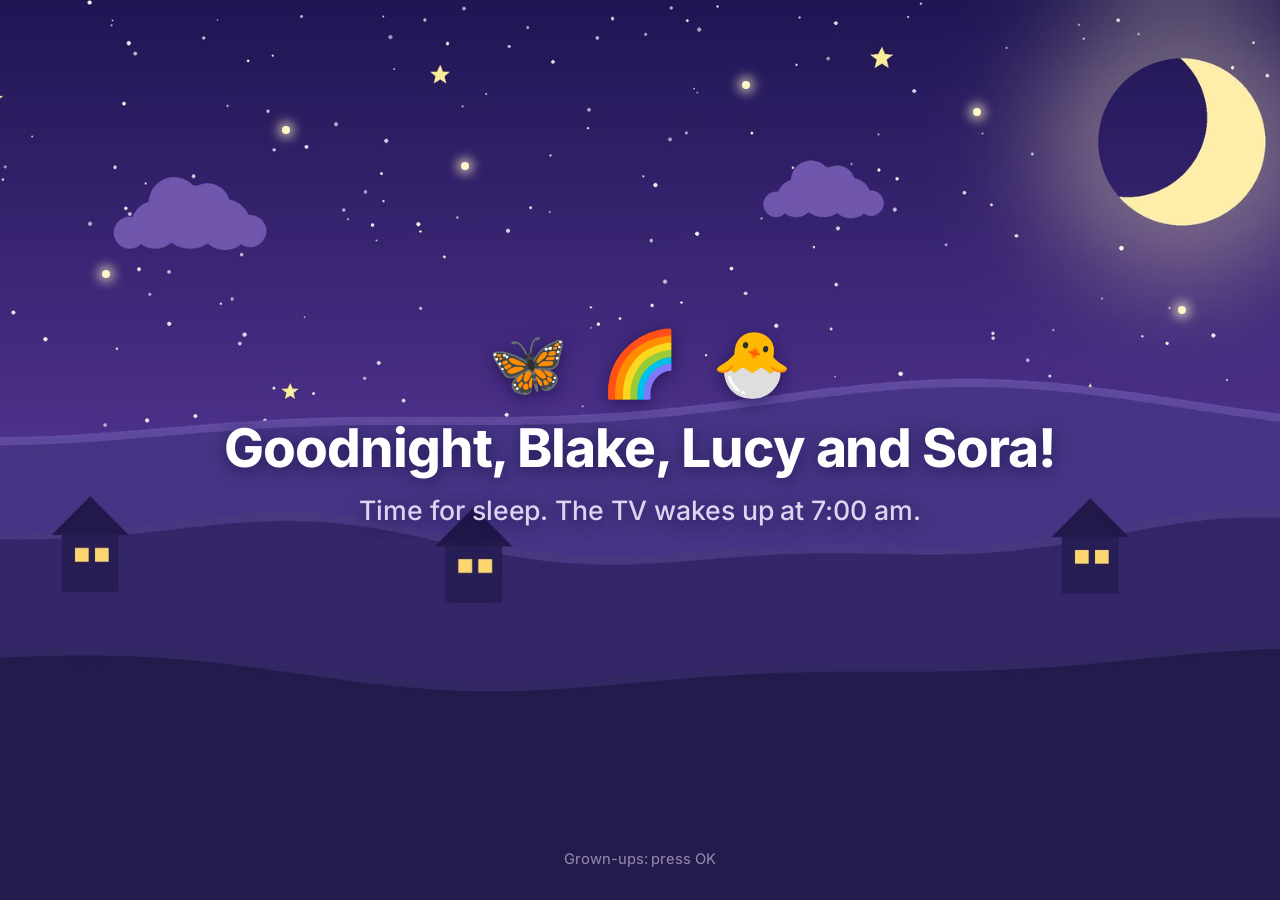
==== commit aafd7486: "Kidstv: a home screen for Blake, Lucy and Sora - Each girl has her own colour and emoji (head icon, " ====
--- a/tv-home/web/index.html
+++ b/tv-home/web/index.html
@@ -6,6 +6,7 @@
 <title>Home</title>
 <link rel="preload" href="fonts/inter-latin-wght-normal.woff2" as="font" type="font/woff2" crossorigin>
 <link rel="stylesheet" href="app.css">
+<link rel="stylesheet" href="kids.css">
 </head>
 <body>
 <div class="bg" id="bg" aria-hidden="true"></div>
@@ -80,6 +81,7 @@
 
 <script src="i18n.js"></script>
 <script src="config.js"></script>
+<script src="kids.js"></script>
 <script src="smarthome.js"></script>
 <script src="app.js"></script>
 </body>
--- a/tv-home/web/kids.css
+++ b/tv-home/web/kids.css
@@ -0,0 +1,86 @@
+/* Kidstv: the girls' colours, the kid scenes, the bedtime screen and the grown-up PIN (kids.js).
+   --kid is the colour of whoever is watching (people[].colour in config.json). */
+:root { --kid: #ff7ac0; }
+
+/* ---------- whoever is watching: her colour on the focus ring, the head icon and the list ---------- */
+.kids.theme-night .app.focus .face { box-shadow: 0 0 0 0.3125rem var(--kid), 0 1.125rem 2.5rem rgba(0, 0, 0, 0.4); }
+.kids .person.on { background: var(--kid); color: #fff; }
+.kids .people.head { box-shadow: 0 0 0 0.25rem var(--kid); }
+.kids .people.head.focus { box-shadow: 0 0 0 0.375rem var(--kid), 0 0.75rem 1.75rem rgba(0, 0, 0, 0.4); }
+.kids .avatar.emoji { font-weight: 400; text-shadow: none; }
+.kids .people.head .avatar.emoji { font-size: 2.875rem; }
+.kids .prow .avatar.emoji { font-size: 1.75rem; }
+.kids .shelf-head h2 { font-weight: 700; }
+
+/* ---------- the kid scenes: a rounder clock, the hills cross the bottom of the digits ---------- */
+.s-rainbow .gclock, .s-candy .gclock, .s-stars .gclock { top: 8.5rem; font-size: 24rem; filter: drop-shadow(0 0.5rem 1.5rem rgba(60, 20, 80, 0.25)); }
+.s-rainbow .gclock .fill { filter: brightness(1.25) saturate(1.3); opacity: 0.95; }
+.s-rainbow .gclock .rim { color: rgba(255, 255, 255, 0.18); -webkit-text-stroke-color: rgba(255, 255, 255, 0.85); }
+.s-candy .gclock .fill { filter: brightness(1.2) saturate(1.2); opacity: 0.92; }
+.s-candy .gclock .rim { color: rgba(255, 240, 248, 0.14); -webkit-text-stroke-color: rgba(255, 240, 250, 0.8); }
+.s-stars .gclock .fill { filter: brightness(1.6) saturate(1.2); opacity: 0.9; }
+.s-stars .gclock .rim { color: rgba(230, 210, 255, 0.08); -webkit-text-stroke-color: rgba(240, 225, 255, 0.6); }
+.s-rainbow .shade { background: linear-gradient(180deg, rgba(0, 40, 90, 0.18) 0%, rgba(0, 0, 0, 0) 30%); }
+.s-candy .shade { background: linear-gradient(180deg, rgba(120, 20, 70, 0.18) 0%, rgba(0, 0, 0, 0) 30%); }
+.scene-rainbow .date, .scene-candy .date, .scene-stars .date { top: 5.25rem; font-weight: 700; }
+.scene-rainbow .date { text-shadow: 0 0.125rem 0.75rem rgba(0, 60, 120, 0.45); }
+.scene-candy .date { text-shadow: 0 0.125rem 0.75rem rgba(140, 30, 90, 0.45); }
+
+/* ---------- bedtime ---------- */
+.kids-bedtime .home, .kids-bedtime .top, .kids-bedtime .scenes { visibility: hidden; }
+.kbed {
+  display: none; position: fixed; top: 0; right: 0; bottom: 0; left: 0; z-index: 50;
+  background: #241a54 url(backgrounds/scene-stars.jpg) center / cover no-repeat;
+  align-items: center; justify-content: center; text-align: center; color: #fff;
+}
+.kbed.on { display: flex; }
+.kbed-text { margin-top: -4rem; text-shadow: 0 0.25rem 1.5rem rgba(20, 10, 60, 0.6); }
+.kbed-moon { display: flex; justify-content: center; gap: 3rem; font-size: 6rem; line-height: 1; margin-bottom: 2rem; min-height: 1rem; }
+.kbed-moon span { display: block; animation: kfloat 4s ease-in-out infinite alternate; }
+.kbed-moon span:nth-child(2) { animation-delay: 1.3s; }
+.kbed-moon span:nth-child(3) { animation-delay: 2.6s; }
+.kbed h1 { font-size: 5rem; line-height: 5.75rem; font-weight: 750; letter-spacing: -0.02em; max-width: 90rem; margin: 0 auto; }
+.kbed p#kbed-sub { margin-top: 1.5rem; font-size: 2.5rem; line-height: 3rem; font-weight: 500; color: rgba(240, 230, 255, 0.9); }
+.kbed-hint { position: absolute; bottom: 3rem; left: 0; right: 0; font-size: 1.375rem; color: rgba(230, 220, 255, 0.55); }
+.ktwinkle i {
+  position: absolute; width: 0.75rem; height: 0.75rem; border-radius: 50%; background: #fff6c8;
+  box-shadow: 0 0 1rem 0.375rem rgba(255, 246, 200, 0.7); animation: ktwinkle 2.6s ease-in-out infinite alternate;
+}
+.ktwinkle i:nth-child(1) { top: 14%; left: 22%; }
+.ktwinkle i:nth-child(2) { top: 9%; left: 58%; animation-delay: 0.8s; }
+.ktwinkle i:nth-child(3) { top: 30%; left: 8%; animation-delay: 1.6s; }
+.ktwinkle i:nth-child(4) { top: 34%; left: 92%; animation-delay: 0.4s; }
+.ktwinkle i:nth-child(5) { top: 18%; left: 36%; animation-delay: 2s; }
+.ktwinkle i:nth-child(6) { top: 12%; left: 76%; animation-delay: 1.2s; }
+@keyframes ktwinkle { from { opacity: 0.15; transform: scale(0.6); } to { opacity: 1; transform: scale(1.1); } }
+@keyframes kfloat { from { transform: translateY(-0.5rem) rotate(-6deg); } to { transform: translateY(0.5rem) rotate(6deg); } }
+@media (prefers-reduced-motion: reduce) { .kbed-moon, .ktwinkle i { animation: none; } }
+
+/* ---------- the grown-up PIN pad ---------- */
+.kpad {
+  display: none; position: fixed; top: 0; right: 0; bottom: 0; left: 0; z-index: 60;
+  align-items: center; justify-content: center; background: rgba(16, 10, 30, 0.62);
+  -webkit-backdrop-filter: blur(1.25rem); backdrop-filter: blur(1.25rem);
+}
+.kpad.on { display: flex; }
+.kpad-box {
+  padding: 3rem 3.5rem; border-radius: 3rem; text-align: center; color: #fff;
+  background: rgba(40, 30, 64, 0.85); box-shadow: inset 0 0 0 0.0625rem rgba(255, 255, 255, 0.16), 0 2rem 5rem rgba(0, 0, 0, 0.5);
+}
+.kpad h2 { font-size: 2.5rem; line-height: 3rem; font-weight: 700; margin-bottom: 1.75rem; }
+.kdots { display: flex; justify-content: center; gap: 1.25rem; margin-bottom: 2rem; }
+.kdots i { width: 1.5rem; height: 1.5rem; border-radius: 50%; box-shadow: inset 0 0 0 0.1875rem rgba(255, 255, 255, 0.7); }
+.kdots i.on { background: #fff; }
+.kdots.wrong { animation: kshake 0.4s ease-in-out; }
+@keyframes kshake { 25% { transform: translateX(-1rem); } 75% { transform: translateX(1rem); } }
+.kkeys { display: grid; grid-template-columns: repeat(3, 6.5rem); gap: 1rem; justify-content: center; }
+.kkey {
+  display: flex; align-items: center; justify-content: center; height: 6.5rem; border-radius: 50%;
+  font-size: 2.75rem; font-weight: 600; background: rgba(255, 255, 255, 0.12); transition: transform 150ms, background 150ms;
+}
+.kkey.small { font-size: 2.25rem; }
+.kkey.focus { background: #fff; color: #1c1430; transform: scale(1.1); }
+.kextra { display: flex; gap: 1.25rem; justify-content: center; }
+.kextra:empty { display: none; }
+.kopt { padding: 1.25rem 2rem; border-radius: 2rem; font-size: 1.875rem; font-weight: 650; background: rgba(255, 255, 255, 0.12); transition: transform 150ms, background 150ms; }
+.kopt.focus { background: #fff; color: #1c1430; transform: scale(1.06); }
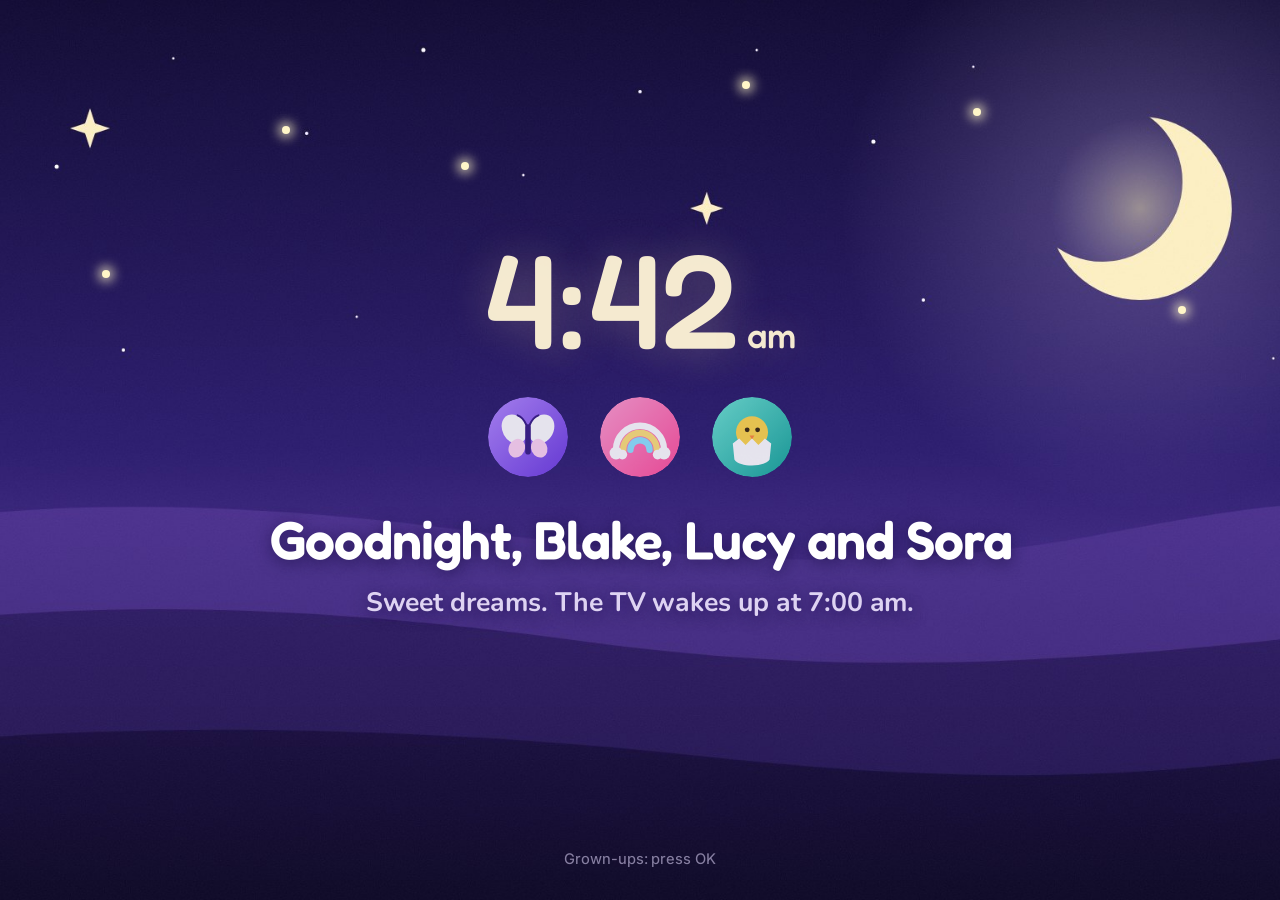
==== commit be378d42: "Kidstv: grown-ups screen, Controls, wind-down, morning, stars, little mode The right PIN now opens a" ====
--- a/tv-home/web/index.html
+++ b/tv-home/web/index.html
@@ -7,6 +7,7 @@
 <link rel="preload" href="fonts/inter-latin-wght-normal.woff2" as="font" type="font/woff2" crossorigin>
 <link rel="stylesheet" href="app.css">
 <link rel="stylesheet" href="kids.css">
+<link rel="stylesheet" href="grownups.css">
 </head>
 <body>
 <div class="bg" id="bg" aria-hidden="true"></div>
@@ -82,6 +83,7 @@
 <script src="i18n.js"></script>
 <script src="config.js"></script>
 <script src="kids.js"></script>
+<script src="grownups.js"></script>
 <script src="smarthome.js"></script>
 <script src="app.js"></script>
 </body>
--- a/tv-home/web/kids.css
+++ b/tv-home/web/kids.css
@@ -1,6 +1,8 @@
 /* Kidstv: the girls' colours, the kid scenes, the bedtime screen and the grown-up PIN (kids.js).
    --kid is the colour of whoever is watching (people[].colour in config.json). */
 :root { --kid: #ff7ac0; }
+@font-face { font-family: "Fredoka"; font-style: normal; font-weight: 300 700; font-display: swap; src: url(fonts/fredoka-latin-wght-normal.woff2) format("woff2"); }
+@font-face { font-family: "Nunito"; font-style: normal; font-weight: 200 1000; font-display: swap; src: url(fonts/nunito-latin-wght-normal.woff2) format("woff2"); }
 
 /* ---------- whoever is watching: her colour on the focus ring, the head icon and the list ---------- */
 .kids.theme-night .app.focus .face { box-shadow: 0 0 0 0.3125rem var(--kid), 0 1.125rem 2.5rem rgba(0, 0, 0, 0.4); }
@@ -67,7 +69,8 @@
   padding: 3rem 3.5rem; border-radius: 3rem; text-align: center; color: #fff;
   background: rgba(40, 30, 64, 0.85); box-shadow: inset 0 0 0 0.0625rem rgba(255, 255, 255, 0.16), 0 2rem 5rem rgba(0, 0, 0, 0.5);
 }
-.kpad h2 { font-size: 2.5rem; line-height: 3rem; font-weight: 700; margin-bottom: 1.75rem; }
+.kpad h2 { font-size: 2.5rem; line-height: 3rem; font-weight: 700; margin-bottom: 0.5rem; }
+.kpad-sub { font-size: 1.5rem; line-height: 2rem; font-weight: 600; color: rgba(236, 226, 255, 0.75); margin-bottom: 1.75rem; min-height: 0.5rem; }
 .kdots { display: flex; justify-content: center; gap: 1.25rem; margin-bottom: 2rem; }
 .kdots i { width: 1.5rem; height: 1.5rem; border-radius: 50%; box-shadow: inset 0 0 0 0.1875rem rgba(255, 255, 255, 0.7); }
 .kdots i.on { background: #fff; }
@@ -84,3 +87,124 @@
 .kextra:empty { display: none; }
 .kopt { padding: 1.25rem 2rem; border-radius: 2rem; font-size: 1.875rem; font-weight: 650; background: rgba(255, 255, 255, 0.12); transition: transform 150ms, background 150ms; }
 .kopt.focus { background: #fff; color: #1c1430; transform: scale(1.06); }
+
+/* ================= the girls' look (design/mockups, Style.dc.html) =================
+   Her picture behind everything, a big rounded clock in front, a frosted dock of smaller tiles.
+   Sizes are rem: 1rem is 16 px on a 1920 wide screen. */
+.kids-look .scenes, .kids-look .theme-night .date, .kids-look.theme-night .date { display: none; }
+.klook { position: fixed; top: 0; right: 0; bottom: 0; left: 0; z-index: 0; pointer-events: none; }
+.kbg img { position: absolute; top: 0; left: 0; width: 100%; height: 100%; object-fit: cover; opacity: 0; transition: opacity 900ms ease-in-out; }
+.kbg img.on { opacity: 1; }
+.kclock { position: absolute; left: 0; right: 0; top: 7.5rem; display: flex; flex-direction: column; align-items: center; text-align: center; color: #fff; }
+.kdate { display: flex; align-items: center; gap: 0.875rem; font-family: "Nunito", sans-serif; font-weight: 800; font-size: 2rem; line-height: 2.5rem; color: rgba(255, 255, 255, 0.92); text-shadow: 0 0.125rem 1rem rgba(20, 8, 60, 0.35); }
+.kdate .kdot { width: 0.375rem; height: 0.375rem; border-radius: 50%; background: rgba(255, 255, 255, 0.6); }
+.kdate svg { width: 2rem; height: 2rem; vertical-align: -0.4rem; margin-right: 0.5rem; fill: none; stroke: #ffe08a; stroke-width: 2; stroke-linecap: round; stroke-linejoin: round; }
+.ktime { font-family: "Fredoka", sans-serif; font-weight: 600; font-size: 20.625rem; line-height: 0.88; letter-spacing: -0.02em; text-shadow: 0 0.25rem 1rem rgba(10, 20, 50, 0.18), 0 0.875rem 3.375rem rgba(30, 10, 80, 0.45); }
+.ktime small { font-size: 4rem; letter-spacing: 0; margin-left: 0.75rem; }
+.khello { margin-top: 0.375rem; font-family: "Fredoka", sans-serif; font-weight: 500; font-size: 3.375rem; line-height: 4rem; text-shadow: 0 0.375rem 1.5rem rgba(30, 10, 80, 0.4); }
+/* darken the bottom so the shows and apps read well on any picture */
+.kids-look .scrim { background: linear-gradient(180deg, rgba(20, 10, 50, 0) 52%, rgba(20, 10, 50, 0.6) 100%); }
+
+/* who is watching: her badge and name in a frosted pill, top left */
+.kids-look .people.head { display: flex; align-items: center; gap: 1.125rem; padding: 0.625rem 1.625rem 0.625rem 0.625rem; border-radius: 3.75rem;
+  background: rgba(255, 255, 255, 0.16); box-shadow: inset 0 0 0 0.125rem rgba(255, 255, 255, 0.24); }
+.kids-look .people.head .avatar { width: 5.25rem; height: 5.25rem; box-shadow: 0 0 0 0.3125rem #fff; }
+.kids-look .people.head .sr { position: static; width: auto; height: auto; overflow: visible; clip: auto; white-space: nowrap;
+  font-family: "Fredoka", sans-serif; font-weight: 600; font-size: 2.375rem; color: #fff; }
+.kids-look .people.head::after { content: ""; width: 0.75rem; height: 0.75rem; margin: -0.375rem 0 0 0.25rem; border-right: 0.1875rem solid #fff; border-bottom: 0.1875rem solid #fff; transform: rotate(45deg); }
+.kids-look .people.head.focus { box-shadow: 0 0 0 0.375rem #fff, 0 0 0 0.875rem var(--kid), 0 0.75rem 1.75rem rgba(0, 0, 0, 0.4); }
+.avatar.badge { background: none; padding: 0; overflow: hidden; }
+.avatar.badge svg { width: 100%; height: 100%; display: block; }
+.kids-look .prow { font-family: "Fredoka", sans-serif; font-weight: 500; }
+
+/* her shows */
+.kids-look .shelf-head h2 { font-family: "Fredoka", sans-serif; font-weight: 600; font-size: 2rem; color: #fff; }
+.kids-look .ncard { border-radius: 1.875rem; }
+
+/* the dock: smaller tiles, a little see-through, in a frosted bar */
+.kids-look.theme-night .grid { grid-template-columns: repeat(12, 6.5rem); grid-auto-rows: 6.5rem; column-gap: 1.125rem; row-gap: 2.5rem;
+  padding: 1rem 1.25rem; border-radius: 2.75rem; background: rgba(255, 255, 255, 0.12);
+  box-shadow: inset 0 0 0 0.09375rem rgba(255, 255, 255, 0.2), 0 1.25rem 3.125rem rgba(20, 6, 50, 0.3); }
+.kids-look.theme-night .app { width: 6.5rem; height: 6.5rem; }
+.kids-look.theme-night .app .face { border-radius: 1.875rem; }
+.kids-look.theme-night .app:not(.focus) .face { opacity: 0.86; }
+.kids-look.theme-night .app:not(.focus) .face img { filter: none; }
+.kids-look.theme-night .app.focus { transform: scale(1.12) translateY(-0.5rem); }
+.kids-look.theme-night .app .face.tool { background: rgba(255, 255, 255, 0.14); }
+.kids-look.theme-night .app .label { font-family: "Nunito", sans-serif; font-weight: 800; }
+
+/* bedtime: the night picture, her badges asleep, a soft cream clock */
+.kids-look .kbed { background-image: url(backgrounds/kid-bedtime.jpg); }
+.kbed-text { font-family: "Fredoka", sans-serif; }
+.kbed-time { font-weight: 500; font-size: 12.5rem; line-height: 0.9; color: rgba(255, 244, 214, 0.95); text-shadow: 0 0 3.75rem rgba(255, 230, 170, 0.25); }
+.kbed-time small { font-size: 3.375rem; margin-left: 0.75rem; }
+.kbed-time:empty { display: none; }
+.kbed-moon .kbadge { width: 7.5rem; height: 7.5rem; border-radius: 50%; overflow: hidden; opacity: 0.88; }
+.kbed-moon .kbadge svg { width: 100%; height: 100%; display: block; }
+.kids-look .kbed-moon { margin: 3.5rem 0 3rem; }
+.kbed h1 { font-family: "Fredoka", sans-serif; font-weight: 600; }
+.kbed p#kbed-sub { font-family: "Nunito", sans-serif; font-weight: 700; }
+.kpad h2, .kkey, .kopt { font-family: "Fredoka", sans-serif; }
+
+/* ---------- the wind-down: a moon counting down the last minutes, then the home dims ---------- */
+.kcount {
+  display: none; position: fixed; top: 9.25rem; right: 5rem; z-index: 40; align-items: center; gap: 0.875rem;
+  padding: 0.75rem 1.5rem 0.75rem 1rem; border-radius: 2.5rem; color: #fff; font-family: "Fredoka", sans-serif; font-weight: 500; font-size: 1.875rem;
+  background: rgba(40, 30, 80, 0.55); box-shadow: inset 0 0 0 0.125rem rgba(255, 255, 255, 0.22), 0 0.75rem 2rem rgba(20, 6, 50, 0.35);
+  -webkit-backdrop-filter: blur(1rem); backdrop-filter: blur(1rem);
+}
+.kcount.on { display: flex; }
+.kcount .kmoon { font-size: 2.25rem; line-height: 1; animation: kfloat 4s ease-in-out infinite alternate; }
+.kcount.soon { background: rgba(60, 30, 90, 0.8); font-size: 2.25rem; }
+.kcount.soon .kmoon { animation-duration: 1.6s; }
+.kids-dim .klook, .kids-dim .home, .kids-dim .top { filter: brightness(0.62) saturate(0.8); transition: filter 1.5s ease; }
+.kids-dim .kcount { filter: none; }
+
+/* ---------- the hour before wake-up: sunrise colours on the Goodnight screen ---------- */
+.kids-look .kbed.sunrise { background-image: linear-gradient(180deg, rgba(255, 150, 90, 0.55) 0%, rgba(255, 200, 120, 0.35) 45%, rgba(40, 20, 80, 0) 100%), url(backgrounds/kid-bedtime.jpg); }
+.kbed.sunrise .ktwinkle { opacity: 0.35; }
+.kbed.sunrise .kbed-time { color: #fff4d6; }
+
+/* ---------- the first home of the day ---------- */
+.kmorning {
+  display: none; position: fixed; top: 0; right: 0; bottom: 0; left: 0; z-index: 55; align-items: center; justify-content: center; flex-direction: column;
+  color: #fff; text-align: center; background: linear-gradient(180deg, #ff9a5c 0%, #ffd27a 55%, #8fe3ff 100%);
+}
+.kmorning.on { display: flex; animation: kmorning-out 5s ease forwards; }
+.kmorning .ksun { width: 16rem; height: 16rem; border-radius: 50%; background: #fff6c8; box-shadow: 0 0 6rem 2rem rgba(255, 240, 180, 0.8); animation: ksun-up 1.4s ease-out; margin-bottom: 2.5rem; }
+.kmorning h1 { font-family: "Fredoka", sans-serif; font-weight: 600; font-size: 6rem; line-height: 1.1; text-shadow: 0 0.375rem 1.5rem rgba(120, 60, 20, 0.35); }
+@keyframes ksun-up { from { transform: translateY(14rem) scale(0.6); opacity: 0; } to { transform: none; opacity: 1; } }
+@keyframes kmorning-out { 0%, 80% { opacity: 1; } 100% { opacity: 0; } }
+
+/* ---------- stars under her name, and the confetti when she gets five ---------- */
+.kstars { display: none; position: absolute; top: 10.25rem; left: 5.5rem; align-items: center; gap: 0.25rem; font-size: 2rem; line-height: 1; z-index: 2;
+  text-shadow: 0 0.125rem 0.75rem rgba(20, 8, 60, 0.45); }
+.kids-look .kstars:not(:empty) { display: flex; }
+.kstars i { font-style: normal; color: rgba(255, 255, 255, 0.35); }
+.kstars i.on { color: #ffd84d; }
+.kstars .ktrophy { margin-left: 0.875rem; font-family: "Nunito", sans-serif; font-weight: 800; font-size: 1.5rem; color: #fff; }
+.kconfetti { display: none; position: fixed; top: 0; right: 0; bottom: 0; left: 0; z-index: 45; pointer-events: none; overflow: hidden; }
+.kconfetti.on { display: block; }
+.kconfetti i { position: absolute; top: -2rem; width: 0.875rem; height: 1.5rem; border-radius: 0.25rem; opacity: 0.95; animation: kfall linear forwards; }
+@keyframes kfall { to { transform: translateY(110vh) rotate(720deg); opacity: 0.8; } }
+
+/* ================= little mode (Sora): huge picture tiles, a small clock, nothing else ================= */
+.kids-little .shelf, .kids-little .people, .kids-little .quick, .kids-little .hint, .kids-little .kdate, .kids-little .khello, .kids-little .kstars,
+.kids-little .hero { display: none !important; }
+.kids-little .kclock { top: 2.75rem; left: auto; right: 5rem; align-items: flex-end; }
+.kids-little .ktime { font-size: 5.5rem; line-height: 1; }
+.kids-little .ktime small { font-size: 2rem; }
+.kids-little.theme-night .grid { display: flex; gap: 2.5rem; justify-content: center; padding: 2rem; width: max-content;
+  background: none; box-shadow: none; border: 0; -webkit-backdrop-filter: none; backdrop-filter: none; }
+.kids-little.theme-night .app { width: 24rem; height: 14rem; }
+.kids-little.theme-night .app .face { border-radius: 2.5rem; }
+.kids-little.theme-night .app .face img { object-fit: cover; }
+.kids-little.theme-night .app:not(.focus) .face { opacity: 0.92; }
+.kids-little.theme-night .app.focus { transform: scale(1.1) translateY(-1rem); }
+.kids-little.theme-night .app.focus .face { box-shadow: 0 0 0 0.5rem #fff, 0 0 0 1.125rem var(--kid), 0 1.5rem 3rem rgba(0, 0, 0, 0.45); }
+.kids-little .app .label { display: none; }
+/* the tools (Settings, More apps) and anything past the kids' apps: not for little hands */
+.kids-little.theme-night .tile.app:has(.face.tool) { display: none; }
+.kids-little .people-pop.on { display: block; }
+.kids-little.theme-night .apps { bottom: auto; top: 50%; transform: translate(-50%, -50%); }
+.kids-little .people-pop { top: 4rem; left: 5rem; }
--- a/tv-home/web/grownups.css
+++ b/tv-home/web/grownups.css
@@ -0,0 +1,100 @@
+/* Kidstv: the grown-ups screen and Controls (grownups.js; design/mockups/Grownups.dc.html,
+   Controls.dc.html). Dark, calm, every app, this week's weather. 1rem is 16 px on a 1920 screen. */
+.grownups .home, .grownups .top, .grownups .klook, .grownups .scenes, .grownups .kcount { visibility: hidden; }
+.grownups .kstars { display: none !important; }
+
+.gu {
+  display: none; position: fixed; top: 0; right: 0; bottom: 0; left: 0; z-index: 30; color: #f2f4f8; font-family: "Nunito", "Inter", sans-serif;
+  background: #0b0d12 radial-gradient(60rem 40rem at 62% 56%, rgba(255, 210, 166, 0.28), rgba(255, 210, 166, 0) 70%),
+    linear-gradient(180deg, #1b2140 0%, #4a3e6e 36%, #7a4e6c 54%, #2a2440 66%, #11131f 100%);
+  padding: 5.25rem 7rem 3rem;
+}
+.gu.on { display: block; }
+.gu::before { content: ""; position: absolute; top: 0; right: 0; bottom: 0; left: 0; background: linear-gradient(90deg, rgba(5, 6, 10, 0.55), rgba(5, 6, 10, 0.1) 55%, rgba(5, 6, 10, 0)),
+  linear-gradient(180deg, rgba(5, 6, 10, 0.35), rgba(5, 6, 10, 0) 28%, rgba(5, 6, 10, 0) 50%, rgba(5, 6, 10, 0.7) 100%); }
+.gu > * { position: relative; }
+
+/* the top: the greeting and the lock on the left, the buttons on the right */
+.gu-top { display: flex; align-items: flex-start; justify-content: space-between; gap: 3rem; }
+.gu-head h1 { margin: 0; font-weight: 400; font-size: 4.5rem; line-height: 1; letter-spacing: -0.02em; text-shadow: 0 0.25rem 1.5rem rgba(0, 0, 0, 0.45); }
+.gu-lock { display: inline-flex; align-items: center; margin-top: 1.125rem; height: 2.75rem; padding: 0 1.25rem; border-radius: 1.375rem; font-size: 1.25rem; font-weight: 700;
+  color: rgba(242, 244, 248, 0.78); background: rgba(255, 255, 255, 0.12); box-shadow: inset 0 0 0 0.09375rem rgba(255, 255, 255, 0.18); white-space: pre; }
+.gu-btns { display: flex; gap: 1rem; }
+.gu-btn { display: flex; flex-direction: column; justify-content: center; min-width: 11rem; height: 5rem; padding: 0 1.5rem; border-radius: 1.5rem; background: rgba(255, 255, 255, 0.1);
+  box-shadow: inset 0 0 0 0.09375rem rgba(255, 255, 255, 0.16); transition: transform 150ms, background 150ms; }
+.gu-btn b { font-size: 1.375rem; font-weight: 800; }
+.gu-btn small { font-size: 0.9375rem; font-weight: 600; color: rgba(242, 244, 248, 0.6); white-space: nowrap; }
+.gu-btn.focus { background: #fff; color: #11131f; transform: scale(1.06); box-shadow: 0 0.75rem 2rem rgba(0, 0, 0, 0.45); }
+.gu-btn.focus small { color: rgba(17, 19, 31, 0.6); }
+
+/* the show under focus, big */
+.gu-hero { margin-top: 2.5rem; min-height: 11rem; display: none; flex-direction: column; gap: 1rem; }
+.gu-hero.on { display: flex; }
+.gu-title { font-family: "Antonio", "Fredoka", sans-serif; font-weight: 600; font-size: 7.5rem; line-height: 0.95; letter-spacing: 0.01em; color: #f5efe6; text-shadow: 0 0.625rem 2.5rem rgba(0, 0, 0, 0.5);
+  max-width: 70rem; overflow: hidden; text-overflow: ellipsis; white-space: nowrap; }
+.gu-title.gu-none { font-size: 4rem; color: rgba(245, 239, 230, 0.7); }
+.gu-sub { display: flex; align-items: center; gap: 1rem; font-size: 1.625rem; font-weight: 700; color: rgba(242, 244, 248, 0.85); }
+.gu-app { height: 2.5rem; padding: 0 0.875rem; border-radius: 0.625rem; background: #000; display: inline-flex; align-items: center; font-size: 1.25rem; font-weight: 800; box-shadow: inset 0 0 0 0.0625rem rgba(255, 255, 255, 0.2); }
+.gu-bar { width: 26rem; height: 0.3125rem; border-radius: 0.1875rem; background: rgba(255, 255, 255, 0.22); }
+.gu-bar i { display: block; height: 100%; border-radius: 0.1875rem; background: #fff; }
+
+/* the rows: Keep watching cards and app tiles, sliding sideways */
+.gu-row { margin-top: 2rem; }
+.gu-row.off { display: none; }
+.gu-row h2 { margin: 0 0 0.875rem; font-size: 1.375rem; font-weight: 800; color: rgba(242, 244, 248, 0.7); letter-spacing: 0.02em; }
+.gu-row > div { overflow: hidden; margin: -1rem; padding: 1rem; }
+.gu-track { display: flex; column-gap: 1.25rem; transition: transform 220ms ease; will-change: transform; }
+.gu-card { position: relative; flex: none; width: 19rem; height: 10.75rem; border-radius: 1.125rem; overflow: hidden; background: #1c1e2c; box-shadow: 0 0.5rem 1.5rem rgba(0, 0, 0, 0.35); transition: transform 150ms; }
+.gu-card img { width: 100%; height: 100%; object-fit: cover; display: block; }
+.gu-noart { display: flex; align-items: center; justify-content: center; height: 100%; padding: 1rem; font-weight: 800; font-size: 1.375rem; text-align: center; }
+.gu-cap { position: absolute; left: 0; right: 0; bottom: 0; padding: 2.5rem 1rem 0.875rem; background: linear-gradient(180deg, rgba(0, 0, 0, 0), rgba(0, 0, 0, 0.8)); display: flex; flex-direction: column; }
+.gu-cap b { font-size: 1.25rem; font-weight: 800; white-space: nowrap; overflow: hidden; text-overflow: ellipsis; }
+.gu-cap span { font-size: 0.9375rem; font-weight: 700; color: rgba(242, 244, 248, 0.7); }
+.gu-prog { position: absolute; left: 0; right: 0; bottom: 0; height: 0.25rem; background: rgba(255, 255, 255, 0.25); }
+.gu-prog i { display: block; height: 100%; background: #fff; }
+.gu-card.focus { transform: scale(1.06); box-shadow: 0 0 0 0.25rem #fff, 0 1rem 2.5rem rgba(0, 0, 0, 0.5); }
+.gu-tile { flex: none; width: 11.5rem; display: flex; flex-direction: column; align-items: center; gap: 0.625rem; transition: transform 150ms; }
+.gu-face { width: 11.5rem; height: 6.5rem; border-radius: 1rem; overflow: hidden; background: #1c1e2c; display: flex; align-items: center; justify-content: center; font-weight: 800; font-size: 1.125rem; text-align: center; padding: 0 0.5rem; box-shadow: 0 0.5rem 1.25rem rgba(0, 0, 0, 0.35); }
+.gu-face img { width: 100%; height: 100%; object-fit: cover; display: block; }
+.gu-label { font-size: 1.0625rem; font-weight: 700; color: rgba(242, 244, 248, 0.75); white-space: nowrap; overflow: hidden; text-overflow: ellipsis; max-width: 11.5rem; }
+.gu-tile.focus { transform: scale(1.08) translateY(-0.25rem); }
+.gu-tile.focus .gu-face { box-shadow: 0 0 0 0.25rem #fff, 0 1rem 2.5rem rgba(0, 0, 0, 0.5); }
+.gu-tile.focus .gu-label { color: #fff; }
+
+/* this week */
+.gu-week { position: absolute; left: 7rem; right: 7rem; bottom: 2.5rem; display: flex; gap: 0.75rem; }
+.gu-week:empty { display: none; }
+.gu-day { flex: 1; display: flex; align-items: center; justify-content: space-between; gap: 0.5rem; height: 4rem; padding: 0 1.125rem; border-radius: 1rem; background: rgba(255, 255, 255, 0.08);
+  box-shadow: inset 0 0 0 0.0625rem rgba(255, 255, 255, 0.12); font-size: 1.125rem; font-weight: 700; }
+.gu-day.today { background: rgba(255, 255, 255, 0.16); }
+.gu-day b { font-weight: 800; }
+.gu-day .gu-wi svg { width: 1.75rem; height: 1.75rem; fill: none; stroke: #ffe08a; stroke-width: 2; stroke-linecap: round; stroke-linejoin: round; vertical-align: middle; }
+.gu-day i { font-style: normal; color: rgba(242, 244, 248, 0.55); }
+
+/* ---------- Controls ---------- */
+.gu-ctl { display: none; position: fixed; top: 0; right: 0; bottom: 0; left: 0; z-index: 35; color: #f2f4f8; font-family: "Nunito", "Inter", sans-serif;
+  background: rgba(11, 13, 18, 0.92); -webkit-backdrop-filter: blur(1.5rem); backdrop-filter: blur(1.5rem); padding: 5.25rem 7rem 4rem; gap: 5rem; }
+.gu-ctl.on { display: flex; }
+.gu-ctl-side { width: 26rem; flex: none; }
+.gu-ctl-side h1 { margin: 0 0 1.25rem; font-weight: 400; font-size: 4.5rem; line-height: 1; letter-spacing: -0.02em; }
+.gu-ctl-side p { font-size: 1.375rem; font-weight: 600; line-height: 1.9rem; color: rgba(242, 244, 248, 0.6); }
+.gu-ctl-rows { flex: 1; overflow: hidden; display: flex; flex-direction: column; gap: 0.625rem; }
+.gu-ctl-head { margin: 1.25rem 0 0.25rem; font-size: 1.25rem; font-weight: 800; letter-spacing: 0.04em; text-transform: uppercase; color: rgba(242, 244, 248, 0.5); }
+.gu-ctl-head:first-child { margin-top: 0; }
+.gu-ctl-row { display: flex; align-items: center; justify-content: space-between; gap: 2rem; min-height: 5.25rem; padding: 0.75rem 1.75rem; border-radius: 1.375rem; background: rgba(255, 255, 255, 0.07);
+  box-shadow: inset 0 0 0 0.0625rem rgba(255, 255, 255, 0.1); transition: transform 150ms, background 150ms; }
+.gu-ctl-text { display: flex; flex-direction: column; min-width: 0; }
+.gu-ctl-text b { font-size: 1.625rem; font-weight: 800; }
+.gu-ctl-text small { font-size: 1.0625rem; font-weight: 600; color: rgba(242, 244, 248, 0.6); }
+.gu-ctl-val { display: flex; align-items: center; gap: 1rem; font-size: 1.75rem; font-weight: 800; white-space: pre; }
+.gu-ctl-val i { font-style: normal; font-size: 2.25rem; line-height: 1; opacity: 0.35; }
+.gu-ctl-row.on .gu-ctl-val span { color: #6fe6d4; }
+.gu-ctl-row.focus { background: #fff; color: #11131f; transform: scale(1.02); box-shadow: 0 0.75rem 2rem rgba(0, 0, 0, 0.45); }
+.gu-ctl-row.focus .gu-ctl-text small { color: rgba(17, 19, 31, 0.6); }
+.gu-ctl-row.focus .gu-ctl-val i { opacity: 0.8; }
+.gu-ctl-row.focus.on .gu-ctl-val span { color: #0f8f82; }
+.gu-star { font-style: normal; color: rgba(255, 255, 255, 0.22); }
+.gu-star.on { color: #ffd84d; }
+.gu-ctl-row.focus .gu-star { color: rgba(17, 19, 31, 0.18); }
+.gu-ctl-row.focus .gu-star.on { color: #e0a800; }
+.gu-trophy { font-style: normal; margin-left: 0.75rem; font-size: 1.375rem; }
